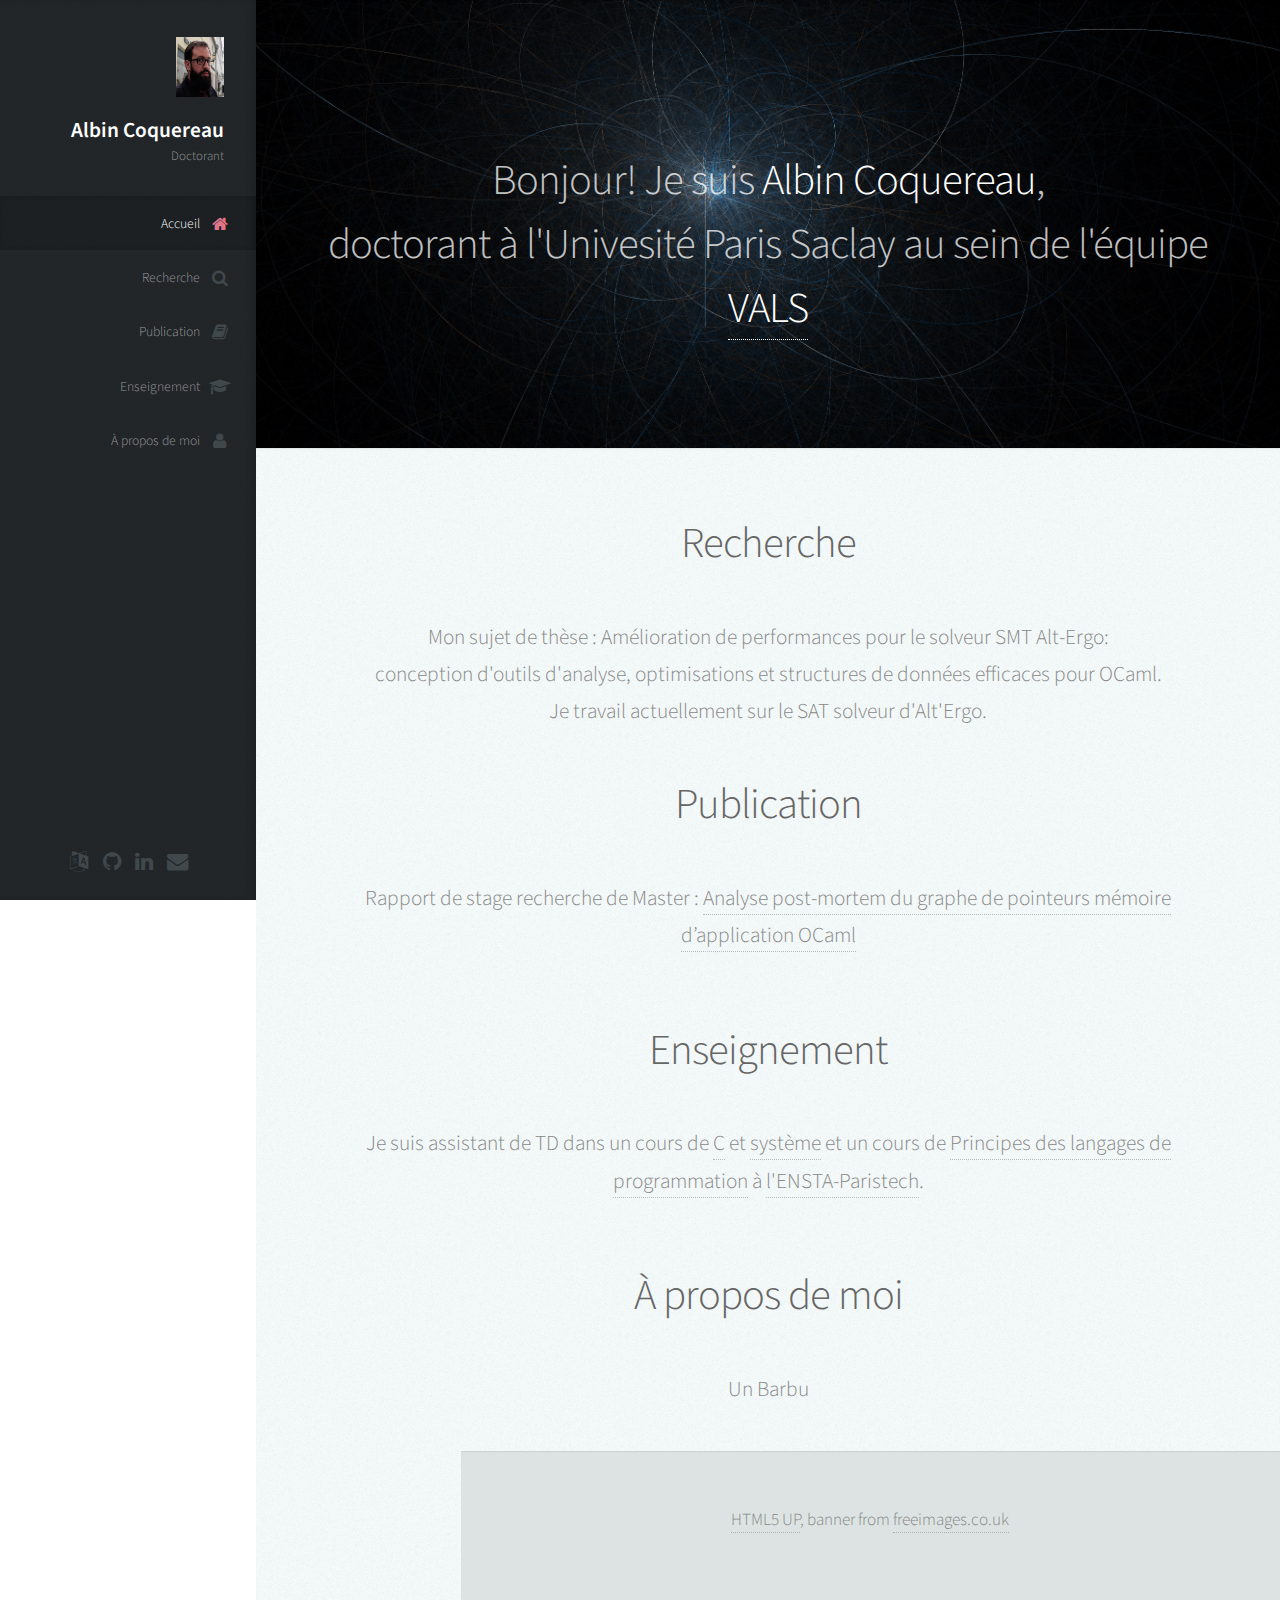
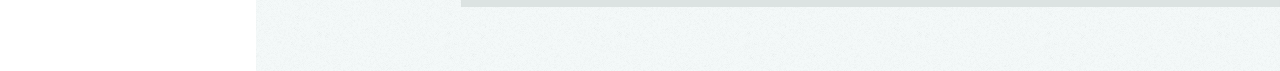
==== index_fr.html @ 9da04fdb "Import website from lri" ====
<!DOCTYPE HTML>
<html>
  <head>
    <title>Albin Coquereau</title>
    <meta charset="utf-8" />
    <meta name="viewport" content="width=device-width, initial-scale=1" />
    <link rel="stylesheet" href="assets/css/main.css" />
  </head>
  <body>
    <div id="header">

      <div class="top">
	<div id="logo">
          <span class="image avatar48"><img src="images/idpic.jpg" alt="" /></span>
	  <h1 id="title">Albin Coquereau</h1>
	  <p>Doctorant</p>
	</div>
	<nav id="nav">
	  <ul>
	    <li><a href="#top" id="top-link" class="skel-layers-ignoreHref"><span class="icon fa-home">Accueil</span></a></li>
	    <li><a href="#research" id="research-link" class="skel-layers-ignoreHref"><span class="icon fa-search">Recherche</span></a></li>
	    <li><a href="#publication" id="publication-link" class="skel-layers-ignoreHref"><span class="icon fa-book">Publication</span></a></li>
	    <li><a href="#teaching" id="teaching-link" class="skel-layers-ignoreHref"><span class="icon fa-graduation-cap">Enseignement</span></a></li>
	    <li><a href="#about" id="about-link" class="skel-layers-ignoreHref"><span class="icon fa-user">À propos de moi</span></a></li>
	  </ul>
	</nav>

      </div>

      <div class="bottom">

	<ul class="icons">
          <li><a href="index.html" class="icon fa-language"><span class="label">Language</span></a></li>
          <li><a href="https://github.com/Coquera" class="icon fa-github"><span class="label">Github</span></a></li>
          <li><a href="https://www.linkedin.com/public-profile/settings?trk=prof-edit-edit-public_profile" class="icon alt fa-linkedin"><span class="label">LinkedIn</span></a></li>
          <li><a href="mailto:albin[dot]coquereau[at]lri[dot]fr" class="icon fa-envelope"><span class="label">Email</span></a></li>
	</ul>

      </div>

    </div>

    <div id="main">

      <section id="top" class="one dark cover">
	<div class="container">

	  <footer>
	    <h2 class="alt">Bonjour! Je suis <strong>Albin Coquereau</strong>, <br />doctorant à l'Univesité Paris Saclay au sein de l'équipe <a href="https://vals.lri.fr/">VALS</a>
	  </footer>

	</div>
      </section>

      <section id="research" class="two">
	<div class="container">

	  <header>
	    <h2>Recherche</h2>
	  </header>

	  <p>Mon sujet de thèse : Amélioration de performances pour le solveur SMT Alt-Ergo:<br/>
            conception d'outils d'analyse, optimisations et structures de données efficaces pour OCaml.<br/>
            Je travail actuellement sur le SAT solveur d'Alt'Ergo.
          </p>


          <section id="publication" class="tree">
	    <div class="container">

	      <header>
	        <h2>Publication</h2>
	      </header>

              <p>Rapport de stage recherche de Master :
                <a href="rapport_m2.pdf">Analyse post-mortem du graphe de pointeurs mémoire d’application OCaml</a>
              </p>

	    </div>
          </section>

          <section id="teaching" class="four">
	    <div class="container">

	      <header>
	        <h2>Enseignement</h2>
	      </header>

	      <p>
                Je suis assistant de TD dans un cours de <a href="http://perso.ensta-paristech.fr/~pessaux/teaching/in102/">C</a> et <a href="http://perso.ensta-paristech.fr/~pessaux/teaching/in103/">système</a> et un cours de <a href="http://wwwdfr.ensta.fr/Cours/index.php?usebdd=ensta&sigle=ine11">Principes des langages de programmation</a> à <a href="https://www.ensta-paristech.fr/">l'ENSTA-Paristech</a>.
              </p>

	    </div>
          </section>

          <section id="about" class="four">
	    <div class="container">

	      <header>
	        <h2>À propos de moi</h2>
	      </header>

	      <p>Un Barbu</p>

	    </div>
          </section>

        </div>

        <div id="footer">

          <ul class="copyright">
	    <li><a href="http://html5up.net">HTML5 UP</a>, banner from <a href="http://www.freeimages.co.uk/index.htm">freeimages.co.uk</a></li>
          </ul>

        </div>

        <script src="assets/js/jquery.min.js"></script>
        <script src="assets/js/jquery.scrolly.min.js"></script>
        <script src="assets/js/jquery.scrollzer.min.js"></script>
        <script src="assets/js/skel.min.js"></script>
        <script src="assets/js/util.js"></script>
        <script src="assets/js/main.js"></script>

  </body>
</html>
---- assets/css/main.css ----
@import url("font-awesome.min.css");
@import url("http://fonts.googleapis.com/css?family=Source+Sans+Pro:300,300italic,400,600");

/*
	Prologue by HTML5 UP
	html5up.net | @n33co
	Free for personal and commercial use under the CCA 3.0 license (html5up.net/license)
*/

/* Reset */

	html, body, div, span, applet, object, iframe, h1, h2, h3, h4, h5, h6, p, blockquote, pre, a, abbr, acronym, address, big, cite, code, del, dfn, em, img, ins, kbd, q, s, samp, small, strike, strong, sub, sup, tt, var, b, u, i, center, dl, dt, dd, ol, ul, li, fieldset, form, label, legend, table, caption, tbody, tfoot, thead, tr, th, td, article, aside, canvas, details, embed, figure, figcaption, footer, header, hgroup, menu, nav, output, ruby, section, summary, time, mark, audio, video {
		margin: 0;
		padding: 0;
		border: 0;
		font-size: 100%;
		font: inherit;
		vertical-align: baseline;
	}

	article, aside, details, figcaption, figure, footer, header, hgroup, menu, nav, section {
		display: block;
	}

	body {
		line-height: 1;
	}

	ol, ul {
		list-style: none;
	}

	blockquote, q {
		quotes: none;
	}

	blockquote:before, blockquote:after, q:before, q:after {
		content: '';
		content: none;
	}

	table {
		border-collapse: collapse;
		border-spacing: 0;
	}

	body {
		-webkit-text-size-adjust: none;
	}

/* Box Model */

	*, *:before, *:after {
		-moz-box-sizing: border-box;
		-webkit-box-sizing: border-box;
		box-sizing: border-box;
	}

/* Containers */

	.container {
		margin-left: auto;
		margin-right: auto;
	}

	.container.\31 25\25 {
		width: 100%;
		max-width: 1750px;
		min-width: 1400px;
	}

	.container.\37 5\25 {
		width: 1050px;
	}

	.container.\35 0\25 {
		width: 700px;
	}

	.container.\32 5\25 {
		width: 350px;
	}

	.container {
		width: 1400px;
	}

	@media screen and (min-width: 961px) and (max-width: 1880px) {

		.container.\31 25\25 {
			width: 100%;
			max-width: 1500px;
			min-width: 1200px;
		}

		.container.\37 5\25 {
			width: 900px;
		}

		.container.\35 0\25 {
			width: 600px;
		}

		.container.\32 5\25 {
			width: 300px;
		}

		.container {
			width: 1200px;
		}

	}

	@media screen and (min-width: 961px) and (max-width: 1620px) {

		.container.\31 25\25 {
			width: 100%;
			max-width: 1200px;
			min-width: 960px;
		}

		.container.\37 5\25 {
			width: 720px;
		}

		.container.\35 0\25 {
			width: 480px;
		}

		.container.\32 5\25 {
			width: 240px;
		}

		.container {
			width: 960px;
		}

	}

	@media screen and (min-width: 961px) and (max-width: 1320px) {

		.container.\31 25\25 {
			width: 100%;
			max-width: 125%;
			min-width: 100%;
		}

		.container.\37 5\25 {
			width: 75%;
		}

		.container.\35 0\25 {
			width: 50%;
		}

		.container.\32 5\25 {
			width: 25%;
		}

		.container {
			width: 100%;
		}

	}

	@media screen and (max-width: 960px) {

		.container.\31 25\25 {
			width: 100%;
			max-width: 125%;
			min-width: 100%;
		}

		.container.\37 5\25 {
			width: 75%;
		}

		.container.\35 0\25 {
			width: 50%;
		}

		.container.\32 5\25 {
			width: 25%;
		}

		.container {
			width: 100%;
		}

	}

	@media screen and (max-width: 736px) {

		.container.\31 25\25 {
			width: 100%;
			max-width: 125%;
			min-width: 100%;
		}

		.container.\37 5\25 {
			width: 75%;
		}

		.container.\35 0\25 {
			width: 50%;
		}

		.container.\32 5\25 {
			width: 25%;
		}

		.container {
			width: 100% !important;
		}

	}

/* Grid */

	.row {
		border-bottom: solid 1px transparent;
		-moz-box-sizing: border-box;
		-webkit-box-sizing: border-box;
		box-sizing: border-box;
	}

	.row > * {
		float: left;
		-moz-box-sizing: border-box;
		-webkit-box-sizing: border-box;
		box-sizing: border-box;
	}

	.row:after, .row:before {
		content: '';
		display: block;
		clear: both;
		height: 0;
	}

	.row.uniform > * > :first-child {
		margin-top: 0;
	}

	.row.uniform > * > :last-child {
		margin-bottom: 0;
	}

	.row.\30 \25 > * {
		padding: 0px 0 0 0px;
	}

	.row.\30 \25 {
		margin: 0px 0 -1px 0px;
	}

	.row.uniform.\30 \25 > * {
		padding: 0px 0 0 0px;
	}

	.row.uniform.\30 \25 {
		margin: 0px 0 -1px 0px;
	}

	.row > * {
		padding: 40px 0 0 40px;
	}

	.row {
		margin: -40px 0 -1px -40px;
	}

	.row.uniform > * {
		padding: 40px 0 0 40px;
	}

	.row.uniform {
		margin: -40px 0 -1px -40px;
	}

	.row.\32 00\25 > * {
		padding: 80px 0 0 80px;
	}

	.row.\32 00\25 {
		margin: -80px 0 -1px -80px;
	}

	.row.uniform.\32 00\25 > * {
		padding: 80px 0 0 80px;
	}

	.row.uniform.\32 00\25 {
		margin: -80px 0 -1px -80px;
	}

	.row.\31 50\25 > * {
		padding: 60px 0 0 60px;
	}

	.row.\31 50\25 {
		margin: -60px 0 -1px -60px;
	}

	.row.uniform.\31 50\25 > * {
		padding: 60px 0 0 60px;
	}

	.row.uniform.\31 50\25 {
		margin: -60px 0 -1px -60px;
	}

	.row.\35 0\25 > * {
		padding: 20px 0 0 20px;
	}

	.row.\35 0\25 {
		margin: -20px 0 -1px -20px;
	}

	.row.uniform.\35 0\25 > * {
		padding: 20px 0 0 20px;
	}

	.row.uniform.\35 0\25 {
		margin: -20px 0 -1px -20px;
	}

	.row.\32 5\25 > * {
		padding: 10px 0 0 10px;
	}

	.row.\32 5\25 {
		margin: -10px 0 -1px -10px;
	}

	.row.uniform.\32 5\25 > * {
		padding: 10px 0 0 10px;
	}

	.row.uniform.\32 5\25 {
		margin: -10px 0 -1px -10px;
	}

	.\31 2u, .\31 2u\24 {
		width: 100%;
		clear: none;
		margin-left: 0;
	}

	.\31 1u, .\31 1u\24 {
		width: 91.6666666667%;
		clear: none;
		margin-left: 0;
	}

	.\31 0u, .\31 0u\24 {
		width: 83.3333333333%;
		clear: none;
		margin-left: 0;
	}

	.\39 u, .\39 u\24 {
		width: 75%;
		clear: none;
		margin-left: 0;
	}

	.\38 u, .\38 u\24 {
		width: 66.6666666667%;
		clear: none;
		margin-left: 0;
	}

	.\37 u, .\37 u\24 {
		width: 58.3333333333%;
		clear: none;
		margin-left: 0;
	}

	.\36 u, .\36 u\24 {
		width: 50%;
		clear: none;
		margin-left: 0;
	}

	.\35 u, .\35 u\24 {
		width: 41.6666666667%;
		clear: none;
		margin-left: 0;
	}

	.\34 u, .\34 u\24 {
		width: 33.3333333333%;
		clear: none;
		margin-left: 0;
	}

	.\33 u, .\33 u\24 {
		width: 25%;
		clear: none;
		margin-left: 0;
	}

	.\32 u, .\32 u\24 {
		width: 16.6666666667%;
		clear: none;
		margin-left: 0;
	}

	.\31 u, .\31 u\24 {
		width: 8.3333333333%;
		clear: none;
		margin-left: 0;
	}

	.\31 2u\24 + *,
	.\31 1u\24 + *,
	.\31 0u\24 + *,
	.\39 u\24 + *,
	.\38 u\24 + *,
	.\37 u\24 + *,
	.\36 u\24 + *,
	.\35 u\24 + *,
	.\34 u\24 + *,
	.\33 u\24 + *,
	.\32 u\24 + *,
	.\31 u\24 + * {
		clear: left;
	}

	.\-11u {
		margin-left: 91.66667%;
	}

	.\-10u {
		margin-left: 83.33333%;
	}

	.\-9u {
		margin-left: 75%;
	}

	.\-8u {
		margin-left: 66.66667%;
	}

	.\-7u {
		margin-left: 58.33333%;
	}

	.\-6u {
		margin-left: 50%;
	}

	.\-5u {
		margin-left: 41.66667%;
	}

	.\-4u {
		margin-left: 33.33333%;
	}

	.\-3u {
		margin-left: 25%;
	}

	.\-2u {
		margin-left: 16.66667%;
	}

	.\-1u {
		margin-left: 8.33333%;
	}

	@media screen and (min-width: 961px) and (max-width: 1880px) {

		.row > * {
			padding: 40px 0 0 40px;
		}

		.row {
			margin: -40px 0 -1px -40px;
		}

		.row.uniform > * {
			padding: 40px 0 0 40px;
		}

		.row.uniform {
			margin: -40px 0 -1px -40px;
		}

		.row.\32 00\25 > * {
			padding: 80px 0 0 80px;
		}

		.row.\32 00\25 {
			margin: -80px 0 -1px -80px;
		}

		.row.uniform.\32 00\25 > * {
			padding: 80px 0 0 80px;
		}

		.row.uniform.\32 00\25 {
			margin: -80px 0 -1px -80px;
		}

		.row.\31 50\25 > * {
			padding: 60px 0 0 60px;
		}

		.row.\31 50\25 {
			margin: -60px 0 -1px -60px;
		}

		.row.uniform.\31 50\25 > * {
			padding: 60px 0 0 60px;
		}

		.row.uniform.\31 50\25 {
			margin: -60px 0 -1px -60px;
		}

		.row.\35 0\25 > * {
			padding: 20px 0 0 20px;
		}

		.row.\35 0\25 {
			margin: -20px 0 -1px -20px;
		}

		.row.uniform.\35 0\25 > * {
			padding: 20px 0 0 20px;
		}

		.row.uniform.\35 0\25 {
			margin: -20px 0 -1px -20px;
		}

		.row.\32 5\25 > * {
			padding: 10px 0 0 10px;
		}

		.row.\32 5\25 {
			margin: -10px 0 -1px -10px;
		}

		.row.uniform.\32 5\25 > * {
			padding: 10px 0 0 10px;
		}

		.row.uniform.\32 5\25 {
			margin: -10px 0 -1px -10px;
		}

		.\31 2u\28wide\29, .\31 2u\24\28wide\29 {
			width: 100%;
			clear: none;
			margin-left: 0;
		}

		.\31 1u\28wide\29, .\31 1u\24\28wide\29 {
			width: 91.6666666667%;
			clear: none;
			margin-left: 0;
		}

		.\31 0u\28wide\29, .\31 0u\24\28wide\29 {
			width: 83.3333333333%;
			clear: none;
			margin-left: 0;
		}

		.\39 u\28wide\29, .\39 u\24\28wide\29 {
			width: 75%;
			clear: none;
			margin-left: 0;
		}

		.\38 u\28wide\29, .\38 u\24\28wide\29 {
			width: 66.6666666667%;
			clear: none;
			margin-left: 0;
		}

		.\37 u\28wide\29, .\37 u\24\28wide\29 {
			width: 58.3333333333%;
			clear: none;
			margin-left: 0;
		}

		.\36 u\28wide\29, .\36 u\24\28wide\29 {
			width: 50%;
			clear: none;
			margin-left: 0;
		}

		.\35 u\28wide\29, .\35 u\24\28wide\29 {
			width: 41.6666666667%;
			clear: none;
			margin-left: 0;
		}

		.\34 u\28wide\29, .\34 u\24\28wide\29 {
			width: 33.3333333333%;
			clear: none;
			margin-left: 0;
		}

		.\33 u\28wide\29, .\33 u\24\28wide\29 {
			width: 25%;
			clear: none;
			margin-left: 0;
		}

		.\32 u\28wide\29, .\32 u\24\28wide\29 {
			width: 16.6666666667%;
			clear: none;
			margin-left: 0;
		}

		.\31 u\28wide\29, .\31 u\24\28wide\29 {
			width: 8.3333333333%;
			clear: none;
			margin-left: 0;
		}

		.\31 2u\24\28wide\29 + *,
		.\31 1u\24\28wide\29 + *,
		.\31 0u\24\28wide\29 + *,
		.\39 u\24\28wide\29 + *,
		.\38 u\24\28wide\29 + *,
		.\37 u\24\28wide\29 + *,
		.\36 u\24\28wide\29 + *,
		.\35 u\24\28wide\29 + *,
		.\34 u\24\28wide\29 + *,
		.\33 u\24\28wide\29 + *,
		.\32 u\24\28wide\29 + *,
		.\31 u\24\28wide\29 + * {
			clear: left;
		}

		.\-11u\28wide\29 {
			margin-left: 91.66667%;
		}

		.\-10u\28wide\29 {
			margin-left: 83.33333%;
		}

		.\-9u\28wide\29 {
			margin-left: 75%;
		}

		.\-8u\28wide\29 {
			margin-left: 66.66667%;
		}

		.\-7u\28wide\29 {
			margin-left: 58.33333%;
		}

		.\-6u\28wide\29 {
			margin-left: 50%;
		}

		.\-5u\28wide\29 {
			margin-left: 41.66667%;
		}

		.\-4u\28wide\29 {
			margin-left: 33.33333%;
		}

		.\-3u\28wide\29 {
			margin-left: 25%;
		}

		.\-2u\28wide\29 {
			margin-left: 16.66667%;
		}

		.\-1u\28wide\29 {
			margin-left: 8.33333%;
		}

	}

	@media screen and (min-width: 961px) and (max-width: 1620px) {

		.row > * {
			padding: 40px 0 0 40px;
		}

		.row {
			margin: -40px 0 -1px -40px;
		}

		.row.uniform > * {
			padding: 40px 0 0 40px;
		}

		.row.uniform {
			margin: -40px 0 -1px -40px;
		}

		.row.\32 00\25 > * {
			padding: 80px 0 0 80px;
		}

		.row.\32 00\25 {
			margin: -80px 0 -1px -80px;
		}

		.row.uniform.\32 00\25 > * {
			padding: 80px 0 0 80px;
		}

		.row.uniform.\32 00\25 {
			margin: -80px 0 -1px -80px;
		}

		.row.\31 50\25 > * {
			padding: 60px 0 0 60px;
		}

		.row.\31 50\25 {
			margin: -60px 0 -1px -60px;
		}

		.row.uniform.\31 50\25 > * {
			padding: 60px 0 0 60px;
		}

		.row.uniform.\31 50\25 {
			margin: -60px 0 -1px -60px;
		}

		.row.\35 0\25 > * {
			padding: 20px 0 0 20px;
		}

		.row.\35 0\25 {
			margin: -20px 0 -1px -20px;
		}

		.row.uniform.\35 0\25 > * {
			padding: 20px 0 0 20px;
		}

		.row.uniform.\35 0\25 {
			margin: -20px 0 -1px -20px;
		}

		.row.\32 5\25 > * {
			padding: 10px 0 0 10px;
		}

		.row.\32 5\25 {
			margin: -10px 0 -1px -10px;
		}

		.row.uniform.\32 5\25 > * {
			padding: 10px 0 0 10px;
		}

		.row.uniform.\32 5\25 {
			margin: -10px 0 -1px -10px;
		}

		.\31 2u\28normal\29, .\31 2u\24\28normal\29 {
			width: 100%;
			clear: none;
			margin-left: 0;
		}

		.\31 1u\28normal\29, .\31 1u\24\28normal\29 {
			width: 91.6666666667%;
			clear: none;
			margin-left: 0;
		}

		.\31 0u\28normal\29, .\31 0u\24\28normal\29 {
			width: 83.3333333333%;
			clear: none;
			margin-left: 0;
		}

		.\39 u\28normal\29, .\39 u\24\28normal\29 {
			width: 75%;
			clear: none;
			margin-left: 0;
		}

		.\38 u\28normal\29, .\38 u\24\28normal\29 {
			width: 66.6666666667%;
			clear: none;
			margin-left: 0;
		}

		.\37 u\28normal\29, .\37 u\24\28normal\29 {
			width: 58.3333333333%;
			clear: none;
			margin-left: 0;
		}

		.\36 u\28normal\29, .\36 u\24\28normal\29 {
			width: 50%;
			clear: none;
			margin-left: 0;
		}

		.\35 u\28normal\29, .\35 u\24\28normal\29 {
			width: 41.6666666667%;
			clear: none;
			margin-left: 0;
		}

		.\34 u\28normal\29, .\34 u\24\28normal\29 {
			width: 33.3333333333%;
			clear: none;
			margin-left: 0;
		}

		.\33 u\28normal\29, .\33 u\24\28normal\29 {
			width: 25%;
			clear: none;
			margin-left: 0;
		}

		.\32 u\28normal\29, .\32 u\24\28normal\29 {
			width: 16.6666666667%;
			clear: none;
			margin-left: 0;
		}

		.\31 u\28normal\29, .\31 u\24\28normal\29 {
			width: 8.3333333333%;
			clear: none;
			margin-left: 0;
		}

		.\31 2u\24\28normal\29 + *,
		.\31 1u\24\28normal\29 + *,
		.\31 0u\24\28normal\29 + *,
		.\39 u\24\28normal\29 + *,
		.\38 u\24\28normal\29 + *,
		.\37 u\24\28normal\29 + *,
		.\36 u\24\28normal\29 + *,
		.\35 u\24\28normal\29 + *,
		.\34 u\24\28normal\29 + *,
		.\33 u\24\28normal\29 + *,
		.\32 u\24\28normal\29 + *,
		.\31 u\24\28normal\29 + * {
			clear: left;
		}

		.\-11u\28normal\29 {
			margin-left: 91.66667%;
		}

		.\-10u\28normal\29 {
			margin-left: 83.33333%;
		}

		.\-9u\28normal\29 {
			margin-left: 75%;
		}

		.\-8u\28normal\29 {
			margin-left: 66.66667%;
		}

		.\-7u\28normal\29 {
			margin-left: 58.33333%;
		}

		.\-6u\28normal\29 {
			margin-left: 50%;
		}

		.\-5u\28normal\29 {
			margin-left: 41.66667%;
		}

		.\-4u\28normal\29 {
			margin-left: 33.33333%;
		}

		.\-3u\28normal\29 {
			margin-left: 25%;
		}

		.\-2u\28normal\29 {
			margin-left: 16.66667%;
		}

		.\-1u\28normal\29 {
			margin-left: 8.33333%;
		}

	}

	@media screen and (min-width: 961px) and (max-width: 1320px) {

		.row > * {
			padding: 20px 0 0 20px;
		}

		.row {
			margin: -20px 0 -1px -20px;
		}

		.row.uniform > * {
			padding: 20px 0 0 20px;
		}

		.row.uniform {
			margin: -20px 0 -1px -20px;
		}

		.row.\32 00\25 > * {
			padding: 40px 0 0 40px;
		}

		.row.\32 00\25 {
			margin: -40px 0 -1px -40px;
		}

		.row.uniform.\32 00\25 > * {
			padding: 40px 0 0 40px;
		}

		.row.uniform.\32 00\25 {
			margin: -40px 0 -1px -40px;
		}

		.row.\31 50\25 > * {
			padding: 30px 0 0 30px;
		}

		.row.\31 50\25 {
			margin: -30px 0 -1px -30px;
		}

		.row.uniform.\31 50\25 > * {
			padding: 30px 0 0 30px;
		}

		.row.uniform.\31 50\25 {
			margin: -30px 0 -1px -30px;
		}

		.row.\35 0\25 > * {
			padding: 10px 0 0 10px;
		}

		.row.\35 0\25 {
			margin: -10px 0 -1px -10px;
		}

		.row.uniform.\35 0\25 > * {
			padding: 10px 0 0 10px;
		}

		.row.uniform.\35 0\25 {
			margin: -10px 0 -1px -10px;
		}

		.row.\32 5\25 > * {
			padding: 5px 0 0 5px;
		}

		.row.\32 5\25 {
			margin: -5px 0 -1px -5px;
		}

		.row.uniform.\32 5\25 > * {
			padding: 5px 0 0 5px;
		}

		.row.uniform.\32 5\25 {
			margin: -5px 0 -1px -5px;
		}

		.\31 2u\28narrow\29, .\31 2u\24\28narrow\29 {
			width: 100%;
			clear: none;
			margin-left: 0;
		}

		.\31 1u\28narrow\29, .\31 1u\24\28narrow\29 {
			width: 91.6666666667%;
			clear: none;
			margin-left: 0;
		}

		.\31 0u\28narrow\29, .\31 0u\24\28narrow\29 {
			width: 83.3333333333%;
			clear: none;
			margin-left: 0;
		}

		.\39 u\28narrow\29, .\39 u\24\28narrow\29 {
			width: 75%;
			clear: none;
			margin-left: 0;
		}

		.\38 u\28narrow\29, .\38 u\24\28narrow\29 {
			width: 66.6666666667%;
			clear: none;
			margin-left: 0;
		}

		.\37 u\28narrow\29, .\37 u\24\28narrow\29 {
			width: 58.3333333333%;
			clear: none;
			margin-left: 0;
		}

		.\36 u\28narrow\29, .\36 u\24\28narrow\29 {
			width: 50%;
			clear: none;
			margin-left: 0;
		}

		.\35 u\28narrow\29, .\35 u\24\28narrow\29 {
			width: 41.6666666667%;
			clear: none;
			margin-left: 0;
		}

		.\34 u\28narrow\29, .\34 u\24\28narrow\29 {
			width: 33.3333333333%;
			clear: none;
			margin-left: 0;
		}

		.\33 u\28narrow\29, .\33 u\24\28narrow\29 {
			width: 25%;
			clear: none;
			margin-left: 0;
		}

		.\32 u\28narrow\29, .\32 u\24\28narrow\29 {
			width: 16.6666666667%;
			clear: none;
			margin-left: 0;
		}

		.\31 u\28narrow\29, .\31 u\24\28narrow\29 {
			width: 8.3333333333%;
			clear: none;
			margin-left: 0;
		}

		.\31 2u\24\28narrow\29 + *,
		.\31 1u\24\28narrow\29 + *,
		.\31 0u\24\28narrow\29 + *,
		.\39 u\24\28narrow\29 + *,
		.\38 u\24\28narrow\29 + *,
		.\37 u\24\28narrow\29 + *,
		.\36 u\24\28narrow\29 + *,
		.\35 u\24\28narrow\29 + *,
		.\34 u\24\28narrow\29 + *,
		.\33 u\24\28narrow\29 + *,
		.\32 u\24\28narrow\29 + *,
		.\31 u\24\28narrow\29 + * {
			clear: left;
		}

		.\-11u\28narrow\29 {
			margin-left: 91.66667%;
		}

		.\-10u\28narrow\29 {
			margin-left: 83.33333%;
		}

		.\-9u\28narrow\29 {
			margin-left: 75%;
		}

		.\-8u\28narrow\29 {
			margin-left: 66.66667%;
		}

		.\-7u\28narrow\29 {
			margin-left: 58.33333%;
		}

		.\-6u\28narrow\29 {
			margin-left: 50%;
		}

		.\-5u\28narrow\29 {
			margin-left: 41.66667%;
		}

		.\-4u\28narrow\29 {
			margin-left: 33.33333%;
		}

		.\-3u\28narrow\29 {
			margin-left: 25%;
		}

		.\-2u\28narrow\29 {
			margin-left: 16.66667%;
		}

		.\-1u\28narrow\29 {
			margin-left: 8.33333%;
		}

	}

	@media screen and (max-width: 960px) {

		.row > * {
			padding: 20px 0 0 20px;
		}

		.row {
			margin: -20px 0 -1px -20px;
		}

		.row.uniform > * {
			padding: 20px 0 0 20px;
		}

		.row.uniform {
			margin: -20px 0 -1px -20px;
		}

		.row.\32 00\25 > * {
			padding: 40px 0 0 40px;
		}

		.row.\32 00\25 {
			margin: -40px 0 -1px -40px;
		}

		.row.uniform.\32 00\25 > * {
			padding: 40px 0 0 40px;
		}

		.row.uniform.\32 00\25 {
			margin: -40px 0 -1px -40px;
		}

		.row.\31 50\25 > * {
			padding: 30px 0 0 30px;
		}

		.row.\31 50\25 {
			margin: -30px 0 -1px -30px;
		}

		.row.uniform.\31 50\25 > * {
			padding: 30px 0 0 30px;
		}

		.row.uniform.\31 50\25 {
			margin: -30px 0 -1px -30px;
		}

		.row.\35 0\25 > * {
			padding: 10px 0 0 10px;
		}

		.row.\35 0\25 {
			margin: -10px 0 -1px -10px;
		}

		.row.uniform.\35 0\25 > * {
			padding: 10px 0 0 10px;
		}

		.row.uniform.\35 0\25 {
			margin: -10px 0 -1px -10px;
		}

		.row.\32 5\25 > * {
			padding: 5px 0 0 5px;
		}

		.row.\32 5\25 {
			margin: -5px 0 -1px -5px;
		}

		.row.uniform.\32 5\25 > * {
			padding: 5px 0 0 5px;
		}

		.row.uniform.\32 5\25 {
			margin: -5px 0 -1px -5px;
		}

		.\31 2u\28narrower\29, .\31 2u\24\28narrower\29 {
			width: 100%;
			clear: none;
			margin-left: 0;
		}

		.\31 1u\28narrower\29, .\31 1u\24\28narrower\29 {
			width: 91.6666666667%;
			clear: none;
			margin-left: 0;
		}

		.\31 0u\28narrower\29, .\31 0u\24\28narrower\29 {
			width: 83.3333333333%;
			clear: none;
			margin-left: 0;
		}

		.\39 u\28narrower\29, .\39 u\24\28narrower\29 {
			width: 75%;
			clear: none;
			margin-left: 0;
		}

		.\38 u\28narrower\29, .\38 u\24\28narrower\29 {
			width: 66.6666666667%;
			clear: none;
			margin-left: 0;
		}

		.\37 u\28narrower\29, .\37 u\24\28narrower\29 {
			width: 58.3333333333%;
			clear: none;
			margin-left: 0;
		}

		.\36 u\28narrower\29, .\36 u\24\28narrower\29 {
			width: 50%;
			clear: none;
			margin-left: 0;
		}

		.\35 u\28narrower\29, .\35 u\24\28narrower\29 {
			width: 41.6666666667%;
			clear: none;
			margin-left: 0;
		}

		.\34 u\28narrower\29, .\34 u\24\28narrower\29 {
			width: 33.3333333333%;
			clear: none;
			margin-left: 0;
		}

		.\33 u\28narrower\29, .\33 u\24\28narrower\29 {
			width: 25%;
			clear: none;
			margin-left: 0;
		}

		.\32 u\28narrower\29, .\32 u\24\28narrower\29 {
			width: 16.6666666667%;
			clear: none;
			margin-left: 0;
		}

		.\31 u\28narrower\29, .\31 u\24\28narrower\29 {
			width: 8.3333333333%;
			clear: none;
			margin-left: 0;
		}

		.\31 2u\24\28narrower\29 + *,
		.\31 1u\24\28narrower\29 + *,
		.\31 0u\24\28narrower\29 + *,
		.\39 u\24\28narrower\29 + *,
		.\38 u\24\28narrower\29 + *,
		.\37 u\24\28narrower\29 + *,
		.\36 u\24\28narrower\29 + *,
		.\35 u\24\28narrower\29 + *,
		.\34 u\24\28narrower\29 + *,
		.\33 u\24\28narrower\29 + *,
		.\32 u\24\28narrower\29 + *,
		.\31 u\24\28narrower\29 + * {
			clear: left;
		}

		.\-11u\28narrower\29 {
			margin-left: 91.66667%;
		}

		.\-10u\28narrower\29 {
			margin-left: 83.33333%;
		}

		.\-9u\28narrower\29 {
			margin-left: 75%;
		}

		.\-8u\28narrower\29 {
			margin-left: 66.66667%;
		}

		.\-7u\28narrower\29 {
			margin-left: 58.33333%;
		}

		.\-6u\28narrower\29 {
			margin-left: 50%;
		}

		.\-5u\28narrower\29 {
			margin-left: 41.66667%;
		}

		.\-4u\28narrower\29 {
			margin-left: 33.33333%;
		}

		.\-3u\28narrower\29 {
			margin-left: 25%;
		}

		.\-2u\28narrower\29 {
			margin-left: 16.66667%;
		}

		.\-1u\28narrower\29 {
			margin-left: 8.33333%;
		}

	}

	@media screen and (max-width: 736px) {

		.row > * {
			padding: 20px 0 0 20px;
		}

		.row {
			margin: -20px 0 -1px -20px;
		}

		.row.uniform > * {
			padding: 20px 0 0 20px;
		}

		.row.uniform {
			margin: -20px 0 -1px -20px;
		}

		.row.\32 00\25 > * {
			padding: 40px 0 0 40px;
		}

		.row.\32 00\25 {
			margin: -40px 0 -1px -40px;
		}

		.row.uniform.\32 00\25 > * {
			padding: 40px 0 0 40px;
		}

		.row.uniform.\32 00\25 {
			margin: -40px 0 -1px -40px;
		}

		.row.\31 50\25 > * {
			padding: 30px 0 0 30px;
		}

		.row.\31 50\25 {
			margin: -30px 0 -1px -30px;
		}

		.row.uniform.\31 50\25 > * {
			padding: 30px 0 0 30px;
		}

		.row.uniform.\31 50\25 {
			margin: -30px 0 -1px -30px;
		}

		.row.\35 0\25 > * {
			padding: 10px 0 0 10px;
		}

		.row.\35 0\25 {
			margin: -10px 0 -1px -10px;
		}

		.row.uniform.\35 0\25 > * {
			padding: 10px 0 0 10px;
		}

		.row.uniform.\35 0\25 {
			margin: -10px 0 -1px -10px;
		}

		.row.\32 5\25 > * {
			padding: 5px 0 0 5px;
		}

		.row.\32 5\25 {
			margin: -5px 0 -1px -5px;
		}

		.row.uniform.\32 5\25 > * {
			padding: 5px 0 0 5px;
		}

		.row.uniform.\32 5\25 {
			margin: -5px 0 -1px -5px;
		}

		.\31 2u\28mobile\29, .\31 2u\24\28mobile\29 {
			width: 100%;
			clear: none;
			margin-left: 0;
		}

		.\31 1u\28mobile\29, .\31 1u\24\28mobile\29 {
			width: 91.6666666667%;
			clear: none;
			margin-left: 0;
		}

		.\31 0u\28mobile\29, .\31 0u\24\28mobile\29 {
			width: 83.3333333333%;
			clear: none;
			margin-left: 0;
		}

		.\39 u\28mobile\29, .\39 u\24\28mobile\29 {
			width: 75%;
			clear: none;
			margin-left: 0;
		}

		.\38 u\28mobile\29, .\38 u\24\28mobile\29 {
			width: 66.6666666667%;
			clear: none;
			margin-left: 0;
		}

		.\37 u\28mobile\29, .\37 u\24\28mobile\29 {
			width: 58.3333333333%;
			clear: none;
			margin-left: 0;
		}

		.\36 u\28mobile\29, .\36 u\24\28mobile\29 {
			width: 50%;
			clear: none;
			margin-left: 0;
		}

		.\35 u\28mobile\29, .\35 u\24\28mobile\29 {
			width: 41.6666666667%;
			clear: none;
			margin-left: 0;
		}

		.\34 u\28mobile\29, .\34 u\24\28mobile\29 {
			width: 33.3333333333%;
			clear: none;
			margin-left: 0;
		}

		.\33 u\28mobile\29, .\33 u\24\28mobile\29 {
			width: 25%;
			clear: none;
			margin-left: 0;
		}

		.\32 u\28mobile\29, .\32 u\24\28mobile\29 {
			width: 16.6666666667%;
			clear: none;
			margin-left: 0;
		}

		.\31 u\28mobile\29, .\31 u\24\28mobile\29 {
			width: 8.3333333333%;
			clear: none;
			margin-left: 0;
		}

		.\31 2u\24\28mobile\29 + *,
		.\31 1u\24\28mobile\29 + *,
		.\31 0u\24\28mobile\29 + *,
		.\39 u\24\28mobile\29 + *,
		.\38 u\24\28mobile\29 + *,
		.\37 u\24\28mobile\29 + *,
		.\36 u\24\28mobile\29 + *,
		.\35 u\24\28mobile\29 + *,
		.\34 u\24\28mobile\29 + *,
		.\33 u\24\28mobile\29 + *,
		.\32 u\24\28mobile\29 + *,
		.\31 u\24\28mobile\29 + * {
			clear: left;
		}

		.\-11u\28mobile\29 {
			margin-left: 91.66667%;
		}

		.\-10u\28mobile\29 {
			margin-left: 83.33333%;
		}

		.\-9u\28mobile\29 {
			margin-left: 75%;
		}

		.\-8u\28mobile\29 {
			margin-left: 66.66667%;
		}

		.\-7u\28mobile\29 {
			margin-left: 58.33333%;
		}

		.\-6u\28mobile\29 {
			margin-left: 50%;
		}

		.\-5u\28mobile\29 {
			margin-left: 41.66667%;
		}

		.\-4u\28mobile\29 {
			margin-left: 33.33333%;
		}

		.\-3u\28mobile\29 {
			margin-left: 25%;
		}

		.\-2u\28mobile\29 {
			margin-left: 16.66667%;
		}

		.\-1u\28mobile\29 {
			margin-left: 8.33333%;
		}

	}

/* Basic */

	body {
		background: #fff;
		font-family: 'Source Sans Pro', sans-serif;
		font-size: 19pt;
		font-weight: 300;
		line-height: 1.75em;
		color: #888;
	}

		body.is-loading * {
			-moz-transition: none !important;
			-webkit-transition: none !important;
			-ms-transition: none !important;
			transition: none !important;
			-moz-animation: none !important;
			-webkit-animation: none !important;
			-ms-animation: none !important;
			animation: none !important;
		}

	input, textarea, select {
		font-family: 'Source Sans Pro', sans-serif;
		font-size: 19pt;
		font-weight: 300;
		line-height: 1.75em;
		color: #888;
	}

	h1, h2, h3, h4, h5, h6 {
		font-weight: 300;
		color: #666;
		line-height: 1.5em;
	}

	h1 a, h2 a, h3 a, h4 a, h5 a, h6 a {
		color: inherit;
		text-decoration: none;
	}

		h1 a strong, h2 a strong, h3 a strong, h4 a strong, h5 a strong, h6 a strong {
			color: #333;
		}

	h2 {
		font-size: 2em;
		letter-spacing: -1px;
	}

		h2.alt {
			color: #888;
		}

			h2.alt strong {
				color: #666;
			}

	h3 {
		font-size: 1.5em;
	}

	header {
		margin: 0 0 2em 0;
	}

		header > p {
			margin: 1em 0 0 0;
		}

	footer {
		margin: 2em 0 0 0;
	}

	strong, b {
		font-weight: 300;
		color: #666;
	}

	em, i {
		font-style: italic;
	}

	a {
		text-decoration: none;
		color: inherit;
		border-bottom: dotted 1px rgba(128, 128, 128, 0.5);
		-moz-transition: color 0.35s ease-in-out, border-bottom-color 0.35s ease-in-out;
		-webkit-transition: color 0.35s ease-in-out, border-bottom-color 0.35s ease-in-out;
		-ms-transition: color 0.35s ease-in-out, border-bottom-color 0.35s ease-in-out;
		transition: color 0.35s ease-in-out, border-bottom-color 0.35s ease-in-out;
		outline: 0;
	}

		a:hover {
			color: #E27689;
			border-bottom-color: rgba(255, 255, 255, 0);
		}

	sub {
		position: relative;
		top: 0.5em;
		font-size: 0.8em;
	}

	sup {
		position: relative;
		top: -0.5em;
		font-size: 0.8em;
	}

	hr {
		border: 0;
		border-top: solid 1px #ddd;
	}

	blockquote {
		border-left: solid 0.5em #ddd;
		padding: 1em 0 1em 2em;
		font-style: italic;
	}

	p, ul, ol, dl, table {
		margin-bottom: 2em;
	}

	br.clear {
		clear: both;
	}

/* Sections/Article */

	section, article {
		margin-bottom: 3em;
	}

		section > :last-child,
		section > .container, section:last-child, article > :last-child,
		article > .container, article:last-child {
			margin-bottom: 0;
		}

		.row > section, .row > article {
			margin-bottom: 0;
		}

/* Image */

	.image {
		display: inline-block;
		border: 0;
	}

		.image img {
			display: block;
			width: 100%;
		}

		.image.avatar48 {
			width: 48px;
			height: 60px;
			background: #f00;
		}

			.image.avatar48 img {
				width: 48px;
				height: 60px;
			}

		.image.fit {
			display: block;
			width: 100%;
		}

		.image.featured {
			display: block;
			width: 100%;
			margin: 0 0 2em 0;
		}

		.image.left {
			float: left;
			margin: 0 2em 2em 0;
		}

		.image.centered {
			display: block;
			margin: 0 0 2em 0;
		}

			.image.centered img {
				margin: 0 auto;
				width: auto;
			}

/* List */

	ul.default {
		list-style: disc;
		padding-left: 1em;
	}

		ul.default li {
			padding-left: 0.5em;
		}

	ul.icons {
		cursor: default;
	}

		ul.icons li {
			display: inline-block;
		}

		ul.icons a {
			display: inline-block;
			width: 2em;
			height: 2em;
			line-height: 2em;
			text-align: center;
			border: 0;
		}

	ol.default {
		list-style: decimal;
		padding-left: 1.25em;
	}

		ol.default li {
			padding-left: 0.25em;
		}

/* Form */

	form label {
		display: block;
		text-align: left;
		margin-bottom: 0.5em;
	}

	form input[type="text"],
	form input[type="email"],
	form input[type="password"],
	form select,
	form textarea {
		position: relative;
		-webkit-appearance: none;
		display: block;
		border: 0;
		outline: 0;
		background: #fff;
		background: rgba(255, 255, 255, 0.75);
		width: 100%;
		border-radius: 0.35em;
		padding: 0.75em 1em 0.75em 1em;
		box-shadow: inset 0 0.1em 0.1em 0 rgba(0, 0, 0, 0.05);
		border: solid 1px rgba(0, 0, 0, 0.15);
		-moz-transition: all 0.35s ease-in-out;
		-webkit-transition: all 0.35s ease-in-out;
		-ms-transition: all 0.35s ease-in-out;
		transition: all 0.35s ease-in-out;
	}

		form input[type="text"]:focus,
		form input[type="email"]:focus,
		form input[type="password"]:focus,
		form select:focus,
		form textarea:focus {
			box-shadow: 0 0 2px 1px #8ebebc;
			background: #fff;
		}

	form input[type="text"],
	form input[type="email"],
	form input[type="password"],
	form select {
		line-height: 1.25em;
	}

	form textarea {
		min-height: 14em;
	}

	form .formerize-placeholder {
		color: #555 !important;
	}

	form ::-webkit-input-placeholder {
		color: #555 !important;
	}

	form :-moz-placeholder {
		color: #555 !important;
	}

	form ::-moz-placeholder {
		color: #555 !important;
	}

	form :-ms-input-placeholder {
		color: #555 !important;
	}

	form ::-moz-focus-inner {
		border: 0;
	}

/* Table */

	table {
		width: 100%;
	}

		table.default {
			width: 100%;
			text-align: left;
		}

			table.default tbody tr:nth-child(2n+2) {
				background: #f4f4f4;
			}

			table.default td {
				padding: 0.5em 1em 0.5em 1em;
			}

			table.default th {
				text-align: left;
				padding: 0.5em 1em 0.5em 1em;
				color: #fff;
				background: #222729 url("images/overlay.png");
			}

			table.default thead {
				background: #444;
				color: #fff;
			}

			table.default tfoot {
				background: #eee;
			}

/* Button */

	input[type="button"],
	input[type="submit"],
	input[type="reset"],
	button,
	.button {
		position: relative;
		display: inline-block;
		border-radius: 0.35em;
		color: #fff !important;
		text-decoration: none;
		padding: 0.75em 2.5em 0.75em 2.5em;
		background-color: #8ebebc;
		border: 0;
		cursor: pointer;
		background-image: -moz-linear-gradient(top, rgba(0, 0, 0, 0), rgba(0, 0, 0, 0.15)), url("images/overlay.png");
		background-image: -webkit-linear-gradient(top, rgba(0, 0, 0, 0), rgba(0, 0, 0, 0.15)), url("images/overlay.png");
		background-image: -ms-linear-gradient(top, rgba(0, 0, 0, 0), rgba(0, 0, 0, 0.15)), url("images/overlay.png");
		background-image: linear-gradient(top, rgba(0, 0, 0, 0), rgba(0, 0, 0, 0.15)), url("images/overlay.png");
		-moz-transition: background-color 0.35s ease-in-out;
		-webkit-transition: background-color 0.35s ease-in-out;
		-ms-transition: background-color 0.35s ease-in-out;
		transition: background-color 0.35s ease-in-out;
	}

		input[type="button"]:hover,
		input[type="submit"]:hover,
		input[type="reset"]:hover,
		button:hover,
		.button:hover {
			background-color: #9ececc;
		}

		input[type="button"]:active,
		input[type="submit"]:active,
		input[type="reset"]:active,
		button:active,
		.button:active {
			background-color: #7eaeac;
		}

/* Item */

	.item {
		box-shadow: 0 0.05em 0.15em 0 rgba(0, 0, 0, 0.05);
		margin-bottom: 40px;
	}

		.item header {
			background: #fff;
			margin: 0;
			padding: 1em 0 1em 0;
			font-size: 0.8em;
		}

			.item header h3 {
				font-size: 1em;
			}

/* Icons */

	.icon {
		text-decoration: none;
	}

		.icon:before {
			display: inline-block;
			font-family: FontAwesome;
			font-size: 1.25em;
			text-decoration: none;
			font-style: normal;
			font-weight: normal;
			line-height: 1;
			-webkit-font-smoothing: antialiased;
			-moz-osx-font-smoothing: grayscale;
		}

		.icon > .label {
			display: none;
		}

/* Header */

	#header {
		position: fixed;
		top: 0;
		left: 0;
		width: 375px;
		height: 100%;
		color: #fff;
		background: #222629 url("images/overlay.png");
		box-shadow: inset -0.25em 0 0.25em 0 rgba(0, 0, 0, 0.1);
		text-align: right;
	}

		#header .top {
			position: absolute;
			left: 0;
			top: 0;
			width: 100%;
		}

		#header .bottom {
			position: absolute;
			left: 0;
			bottom: 0;
			width: 100%;
		}

		#header .icons {
			font-size: 0.8em;
			margin: 0 0 1em 0;
			text-align: center;
		}

			#header .icons a {
				color: #41484c;
				-moz-transition: color 0.35s ease-in-out;
				-webkit-transition: color 0.35s ease-in-out;
				-ms-transition: color 0.35s ease-in-out;
				transition: color 0.35s ease-in-out;
			}

				#header .icons a:hover {
					color: #fff;
				}

	#logo {
		position: relative;
		margin: 1.75em 1.5em 1.5em 1.5em;
		min-height: 48px;
		cursor: default;
	}

		#logo h1 {
			position: relative;
			color: #fff;
			font-weight: 600;
			font-size: 1em;
			line-height: 1em;
		}

		#logo p {
			position: relative;
			display: block;
			font-size: 0.6em;
			color: rgba(255, 255, 255, 0.5);
			line-height: 1.25em;
			margin: 0.5em 0 0 0;
		}

		#logo .image {
			position: absolute;
			left: 0;
			top: 0;
		}

	#nav ul li a {
		display: block;
		padding: 0.5em 1.5em 0.5em 1.5em;
		color: rgba(255, 255, 255, 0.5);
		text-decoration: none;
		outline: 0;
		border: 0;
		-moz-transition: none;
		-webkit-transition: none;
		-ms-transition: none;
		transition: none;
	}

		#nav ul li a span {
			position: relative;
			display: block;
			font-size: 0.8em;
		}

			#nav ul li a span:before {
				position: absolute;
				left: 0;
				color: #41484c;
				text-align: center;
				width: 1.25em;
				line-height: 1.75em;
			}

		#nav ul li a.active {
			background: rgba(0, 0, 0, 0.15);
			box-shadow: inset 0 0 0.25em 0 rgba(0, 0, 0, 0.125);
			color: #fff;
		}

			#nav ul li a.active span:before {
				color: #e27689;
			}

/* Footer */

	#footer {
		margin-left: 375px;
		text-align: center;
		background-color: #dce3e2;
		padding: 3em 0 4em 0;
		box-shadow: inset 0 1px 0 0 rgba(0, 0, 0, 0.05), inset 0 0.1em 0.1em 0 rgba(0, 0, 0, 0.025);
		font-size: 0.8em;
	}

		#footer .copyright {
			cursor: default;
			margin: 0;
		}

			#footer .copyright li {
				display: inline-block;
				line-height: 1em;
				border-left: solid 1px rgba(128, 128, 128, 0.35);
				padding: 0 0 0 0.5em;
				margin: 0 0 0 0.5em;
			}

				#footer .copyright li:first-child {
					border-left: 0;
					padding-left: 0;
					margin-left: 0;
				}

/* Main */

	#main {
		margin-left: 375px;
	}

		#main > section {
			margin: 0;
			overflow: hidden;
			padding: 4em 0;
			box-shadow: inset 0 1px 0 0 rgba(0, 0, 0, 0.05), inset 0 0.1em 0.1em 0 rgba(0, 0, 0, 0.025);
			text-align: center;
			background-image: url("images/overlay.png");
		}

			#main > section.dark {
				color: #ddd;
				color: rgba(255, 255, 255, 0.75);
			}

				#main > section.dark h2, #main > section.dark h3, #main > section.dark h4, #main > section.dark h5, #main > section.dark h6 {
					color: inherit;
				}

				#main > section.dark strong {
					color: #fff;
					border-color: inherit;
				}

				#main > section.dark a {
					color: #fff;
					border-color: inherit;
				}

					#main > section.dark a:hover {
						border-bottom-color: rgba(255, 255, 255, 0);
					}

			#main > section.cover {
				padding: 6em 0;
				background-size: cover;
				background-position: center center;
			}

			#main > section.one {
				background-color: #81918E;
				background-image: url("../../images/fractal.jpg");
			}

			#main > section.two {
				background-color: #f5fafa;
			}

			#main > section.three {
				background-color: #ecf1f1;
			}

			#main > section.four {
				background-color: #e8edec;
			}

/* Wide */

	@media screen and (min-width: 961px) and (max-width: 1880px) {

		/* Basic */

			body, input, textarea, select {
				font-size: 17pt;
			}

		/* Header */

			#header {
				width: 300px;
			}

		/* Footer */

			#footer {
				margin-left: 300px;
			}

		/* Main */

			#main {
				margin-left: 300px;
			}

	}

/* Normal */

	@media screen and (min-width: 961px) and (max-width: 1620px) {

		/* Main */

			#main > section {
				padding: 3em 0;
			}

			#main section.cover {
				padding: 5em 0;
			}

	}

/* Narrow */

	@media screen and (min-width: 961px) and (max-width: 1320px) {

		/* Basic */

			body, input, textarea, select {
				font-size: 16pt;
			}

			.container {
				padding: 0 2em 0 2em;
			}

		/* List */

			ul.icons li a {
				width: 1.75em;
			}

		/* Item */

			.item {
				margin-bottom: 20px;
			}

		/* Header */

			#header {
				width: 20%;
			}

			#logo .image {
				position: relative;
				margin: 0 0 0.5em 0;
			}

			#nav ul li a {
				font-size: 0.8em;
				padding-top: 0.5em;
				padding-bottom: 0.5em;
			}

				#nav ul li a span {
					padding-right: 2.25em;
				}

					#nav ul li a span:before {
						left: 100%;
						margin-left: -1.25em;
						line-height: 2.25em;
					}

		/* Footer */

			#footer {
				margin-left: 20%;
			}

		/* Main */

			#main {
				margin-left: 20%;
			}

	}

/* Narrower */

	#headerToggle {
		display: none;
	}

	@media screen and (max-width: 960px) {

		/* Basic */

			html, body {
				overflow-x: hidden;
			}

			body, input, textarea, select {
				font-size: 16pt;
			}

			header br {
				display: none;
			}

			.container {
				padding: 0 2em 0 2em;
			}

		/* Item */

			.item {
				margin-bottom: 15px;
			}

		/* List */

			ul.icons a {
				width: 1.75em;
				font-size: 1.25em;
			}

		/* Header */

			#header {
				-moz-backface-visibility: hidden;
				-webkit-backface-visibility: hidden;
				-ms-backface-visibility: hidden;
				backface-visibility: hidden;
				-moz-transform: translateX(-275px);
				-webkit-transform: translateX(-275px);
				-ms-transform: translateX(-275px);
				transform: translateX(-275px);
				-moz-transition: -moz-transform 0.5s ease;
				-webkit-transition: -webkit-transform 0.5s ease;
				-ms-transition: -ms-transform 0.5s ease;
				transition: transform 0.5s ease;
				display: block;
				height: 100%;
				left: 0;
				overflow-y: auto;
				position: fixed;
				top: 0;
				width: 275px;
				z-index: 10002;
				width: 275px;
				background: #222729 url("images/overlay.png");
				box-shadow: inset -0.25em 0 0.25em 0 rgba(0, 0, 0, 0.125);
			}

				#header .top {
					position: relative;
				}

				#header .bottom {
					border-top: solid 1px rgba(255, 255, 255, 0.05);
					box-shadow: 0 -1px 0 0 rgba(0, 0, 0, 0.15);
					padding-top: 2em;
					margin-top: 1em;
					position: relative;
				}

			#logo {
				margin: 1.5em 1.25em 1.25em 1.25em;
			}

			#nav ul li a {
				padding: 0.5em 1.25em 0.5em 1.25em;
			}

			#headerToggle {
				-moz-backface-visibility: hidden;
				-webkit-backface-visibility: hidden;
				-ms-backface-visibility: hidden;
				backface-visibility: hidden;
				-moz-transition: -moz-transform 0.5s ease;
				-webkit-transition: -webkit-transform 0.5s ease;
				-ms-transition: -ms-transform 0.5s ease;
				transition: transform 0.5s ease;
				display: block;
				height: 2.25em;
				left: 0;
				position: fixed;
				top: 0;
				width: 3.25em;
				z-index: 10001;
			}

				#headerToggle .toggle {
					position: absolute;
					left: 0;
					top: 0;
					width: 100%;
					height: 100%;
					outline: 0;
					border: 0;
				}

					#headerToggle .toggle:before {
						font-family: FontAwesome;
						text-decoration: none;
						font-style: normal;
						font-weight: normal;
						-webkit-font-smoothing: antialiased;
						-moz-osx-font-smoothing: grayscale;
						content: '\f0c9';
						color: #fff;
						font-size: 18px;
						line-height: 2.25em;
						background: rgba(128, 136, 144, 0.5);
						border-radius: 0.35em;
						text-align: center;
						position: absolute;
						left: 0.5em;
						top: 0.5em;
						display: block;
						width: 3.25em;
						height: 2.25em;
						line-height: 2.25em;
					}

			body.header-visible #main {
				-moz-transform: translateX(275px);
				-webkit-transform: translateX(275px);
				-ms-transform: translateX(275px);
				transform: translateX(275px);
			}

			body.header-visible #headerToggle {
				-moz-transform: translateX(275px);
				-webkit-transform: translateX(275px);
				-ms-transform: translateX(275px);
				transform: translateX(275px);
			}

			body.header-visible #header {
				-moz-transform: translateX(0);
				-webkit-transform: translateX(0);
				-ms-transform: translateX(0);
				transform: translateX(0);
			}

		/* Footer */

			#footer {
				margin-left: 0;
			}

		/* Main */

			#main {
				-moz-backface-visibility: hidden;
				-webkit-backface-visibility: hidden;
				-ms-backface-visibility: hidden;
				backface-visibility: hidden;
				-moz-transition: -moz-transform 0.5s ease;
				-webkit-transition: -webkit-transform 0.5s ease;
				-ms-transition: -ms-transform 0.5s ease;
				transition: transform 0.5s ease;
				padding-bottom: 1px;
				margin-left: 0;
			}

				#main > section {
					padding: 3em 0;
				}

				#main section.cover {
					padding: 4em 0;
				}

	}

/* Mobile */

	@media screen and (max-width: 736px) {

		/* Basic */

			body, input, textarea, select {
				font-size: 14pt;
			}

			h2 {
				font-size: 1.5em;
				letter-spacing: 0;
				font-weight: 300;
			}

			.container {
				padding: 0 15px 0 15px;
			}

		/* List */

			ul.icons a {
				width: 1.75em;
				font-size: 1.5em;
			}

		/* Main */

			#main > section {
				padding: 2em 0;
			}

			#main section.cover {
				padding: 4em 0em;
			}

				#main section.cover header {
					padding: 0 1em;
				}

		/* Footer */

			#footer .copyright li {
				display: block;
				line-height: 1.25em;
				border: 0;
				padding: 0;
				margin: 1em 0 0 0;
			}

				#footer .copyright li:first-child {
					margin-top: 0;
				}

	}
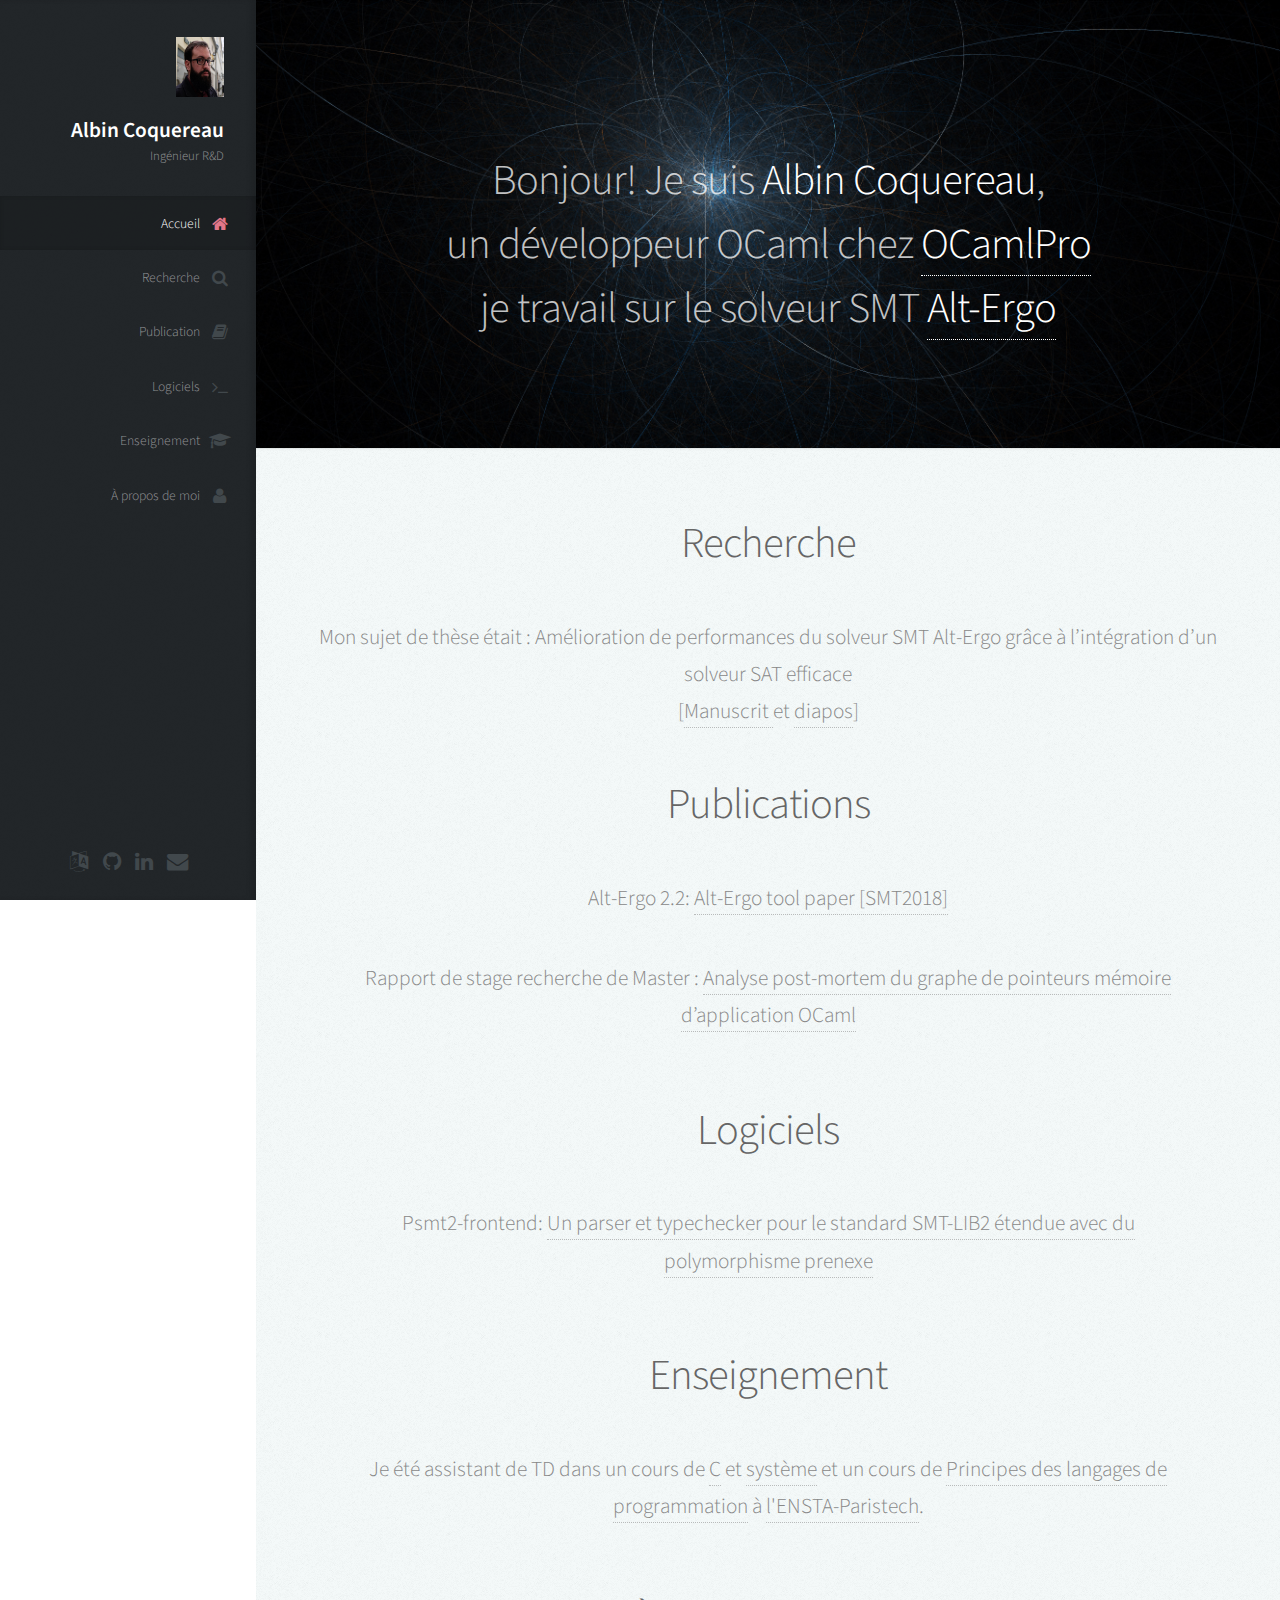
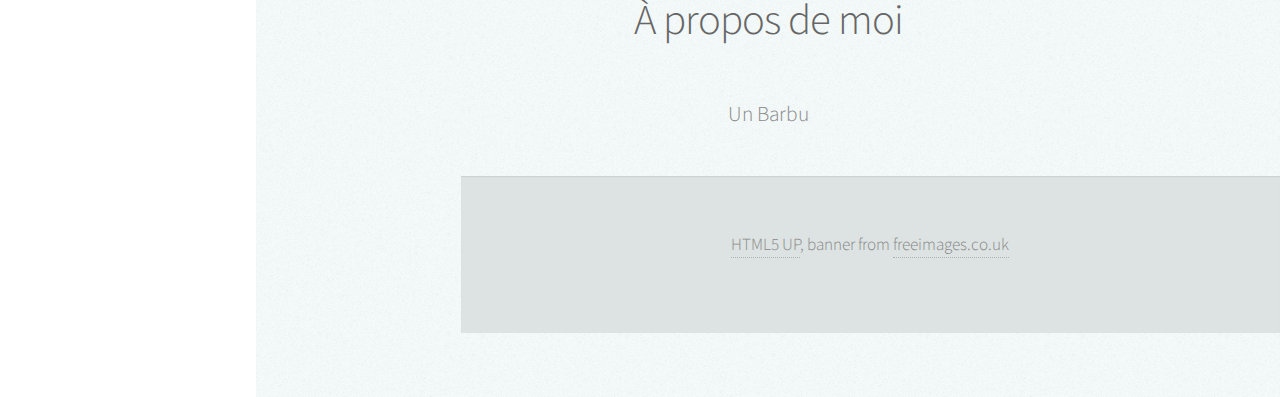
==== commit 53665b24: "Update and add thesis" ====
--- a/index_fr.html
+++ b/index_fr.html
@@ -13,13 +13,14 @@
 	<div id="logo">
           <span class="image avatar48"><img src="images/idpic.jpg" alt="" /></span>
 	  <h1 id="title">Albin Coquereau</h1>
-	  <p>Doctorant</p>
+	  <p>Ingénieur R&D</p>
 	</div>
 	<nav id="nav">
 	  <ul>
 	    <li><a href="#top" id="top-link" class="skel-layers-ignoreHref"><span class="icon fa-home">Accueil</span></a></li>
 	    <li><a href="#research" id="research-link" class="skel-layers-ignoreHref"><span class="icon fa-search">Recherche</span></a></li>
 	    <li><a href="#publication" id="publication-link" class="skel-layers-ignoreHref"><span class="icon fa-book">Publication</span></a></li>
+        <li><a href="#software" id="software-link" class="skel-layers-ignoreHref"><span class="icon fa-terminal">Logiciels</span></a></li>
 	    <li><a href="#teaching" id="teaching-link" class="skel-layers-ignoreHref"><span class="icon fa-graduation-cap">Enseignement</span></a></li>
 	    <li><a href="#about" id="about-link" class="skel-layers-ignoreHref"><span class="icon fa-user">À propos de moi</span></a></li>
 	  </ul>
@@ -31,9 +32,9 @@
 
 	<ul class="icons">
           <li><a href="index.html" class="icon fa-language"><span class="label">Language</span></a></li>
-          <li><a href="https://github.com/Coquera" class="icon fa-github"><span class="label">Github</span></a></li>
+          <li><a href="https://github.com/OCamlPro-Coquera" class="icon fa-github"><span class="label">Github</span></a></li>
           <li><a href="https://www.linkedin.com/public-profile/settings?trk=prof-edit-edit-public_profile" class="icon alt fa-linkedin"><span class="label">LinkedIn</span></a></li>
-          <li><a href="mailto:albin[dot]coquereau[at]lri[dot]fr" class="icon fa-envelope"><span class="label">Email</span></a></li>
+          <li><a href="mailto:albin[dot]coquereau[at]ocamlpro[dot]com" class="icon fa-envelope"><span class="label">Email</span></a></li>
 	</ul>
 
       </div>
@@ -46,7 +47,7 @@
 	<div class="container">
 
 	  <footer>
-	    <h2 class="alt">Bonjour! Je suis <strong>Albin Coquereau</strong>, <br />doctorant à l'Univesité Paris Saclay au sein de l'équipe <a href="https://vals.lri.fr/">VALS</a>
+	    <h2 class="alt">Bonjour! Je suis <strong>Albin Coquereau</strong>, <br /> un développeur OCaml chez <a href="https://www.ocamlpro.com/fr/">OCamlPro</a>  <br> je travail sur le solveur SMT <a href="https://alt-ergo.ocamlpro.com/"> Alt-Ergo</a>
 	  </footer>
 
 	</div>
@@ -59,24 +60,40 @@
 	    <h2>Recherche</h2>
 	  </header>
 
-	  <p>Mon sujet de thèse : Amélioration de performances pour le solveur SMT Alt-Ergo:<br/>
-            conception d'outils d'analyse, optimisations et structures de données efficaces pour OCaml.<br/>
-            Je travail actuellement sur le SAT solveur d'Alt'Ergo.
-          </p>
+      <p>Mon sujet de thèse était : Amélioration de performances du solveur SMT Alt-Ergo grâce à l’intégration d’un solveur SAT efficace
+        <br>
+        [<a href="these_coquereau.pdf">Manuscrit </a> et <a href="slides_these_coquereau.pdf">diapos</a>]
+      </p>
 
 
           <section id="publication" class="tree">
 	    <div class="container">
 
 	      <header>
-	        <h2>Publication</h2>
+	        <h2>Publications</h2>
 	      </header>
-
+            <p>Alt-Ergo 2.2:
+                <a href="https://hal.archives-ouvertes.fr/hal-01960203v1">Alt-Ergo tool paper [SMT2018]</a>
+              </p>
               <p>Rapport de stage recherche de Master :
                 <a href="rapport_m2.pdf">Analyse post-mortem du graphe de pointeurs mémoire d’application OCaml</a>
               </p>
 
 	    </div>
+          </section>
+
+
+    <section id="software" class="four">
+        <div class="container">
+
+          <header>
+            <h2>Logiciels</h2>
+          </header>
+          <p>Psmt2-frontend:
+                <a href="https://github.com/Coquera/psmt2-frontend"> Un parser et typechecker pour le standard SMT-LIB2 étendue avec du polymorphisme prenexe</a>
+              </p>
+
+        </div>
           </section>
 
           <section id="teaching" class="four">
@@ -87,7 +104,7 @@
 	      </header>
 
 	      <p>
-                Je suis assistant de TD dans un cours de <a href="http://perso.ensta-paristech.fr/~pessaux/teaching/in102/">C</a> et <a href="http://perso.ensta-paristech.fr/~pessaux/teaching/in103/">système</a> et un cours de <a href="http://wwwdfr.ensta.fr/Cours/index.php?usebdd=ensta&sigle=ine11">Principes des langages de programmation</a> à <a href="https://www.ensta-paristech.fr/">l'ENSTA-Paristech</a>.
+                Je été assistant de TD dans un cours de <a href="http://perso.ensta-paristech.fr/~pessaux/teaching/in102/">C</a> et <a href="http://perso.ensta-paristech.fr/~pessaux/teaching/in103/">système</a> et un cours de <a href="http://wwwdfr.ensta.fr/Cours/index.php?usebdd=ensta&sigle=ine11">Principes des langages de programmation</a> à <a href="https://www.ensta-paristech.fr/">l'ENSTA-Paristech</a>.
               </p>
 
 	    </div>
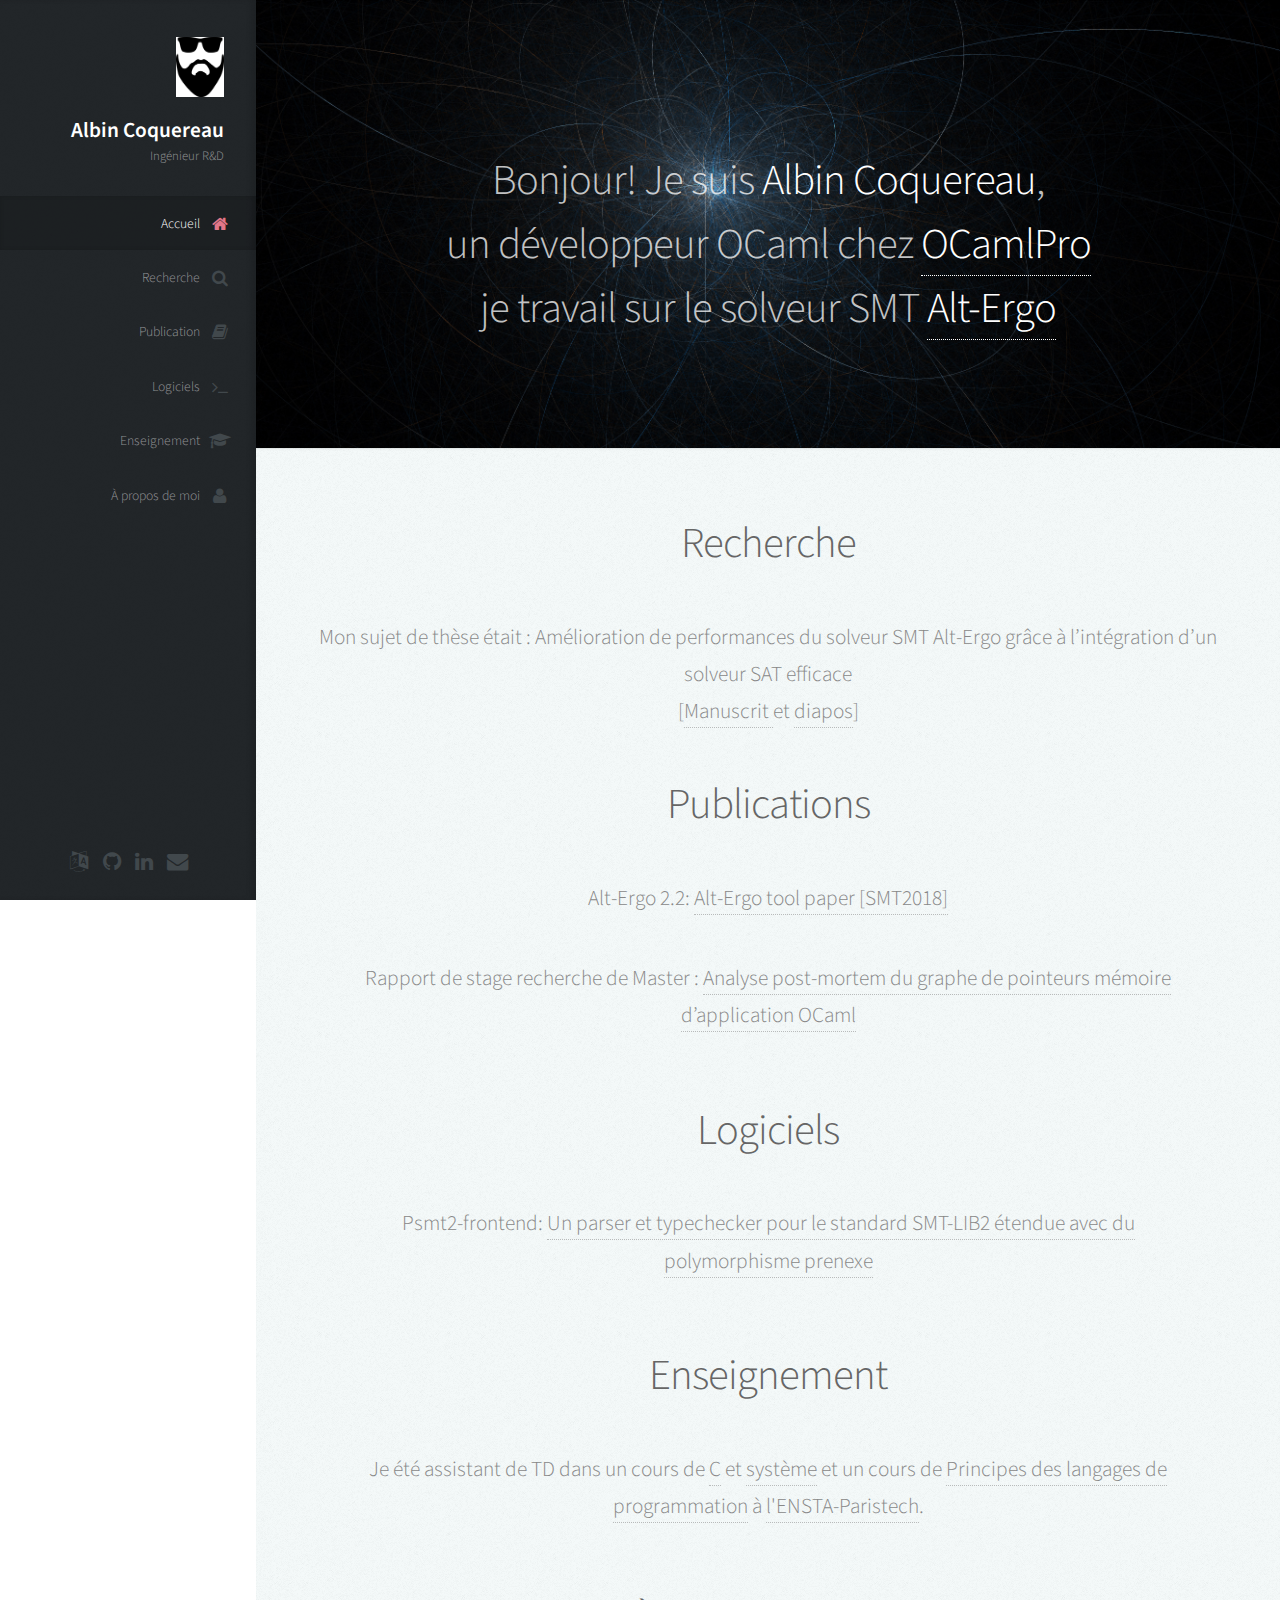
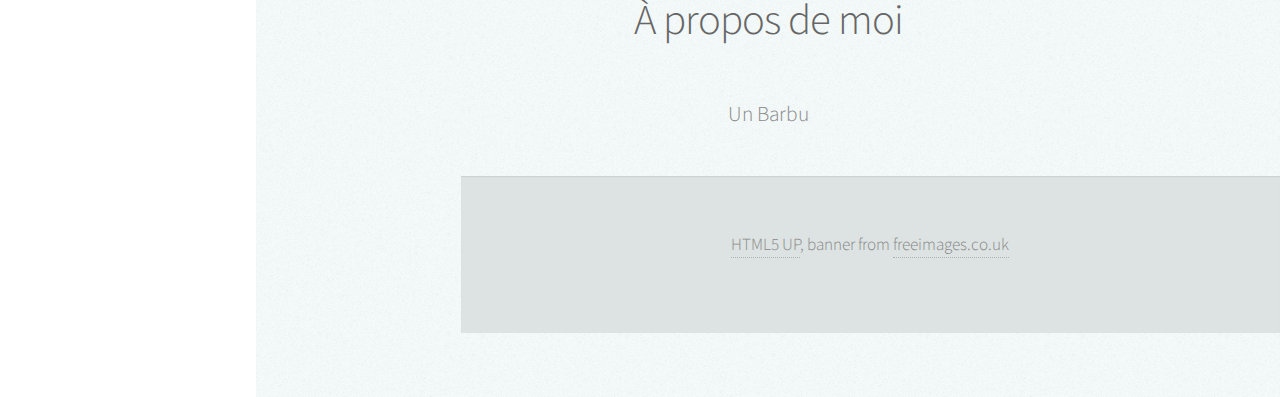
==== commit a2a9f2b1: "update pic" ====
--- a/index_fr.html
+++ b/index_fr.html
@@ -11,7 +11,7 @@
 
       <div class="top">
 	<div id="logo">
-          <span class="image avatar48"><img src="images/idpic.jpg" alt="" /></span>
+          <span class="image avatar48"><img src="images/idpic.png" style="background-color:white;" alt="" /></span>
 	  <h1 id="title">Albin Coquereau</h1>
 	  <p>Ingénieur R&D</p>
 	</div>
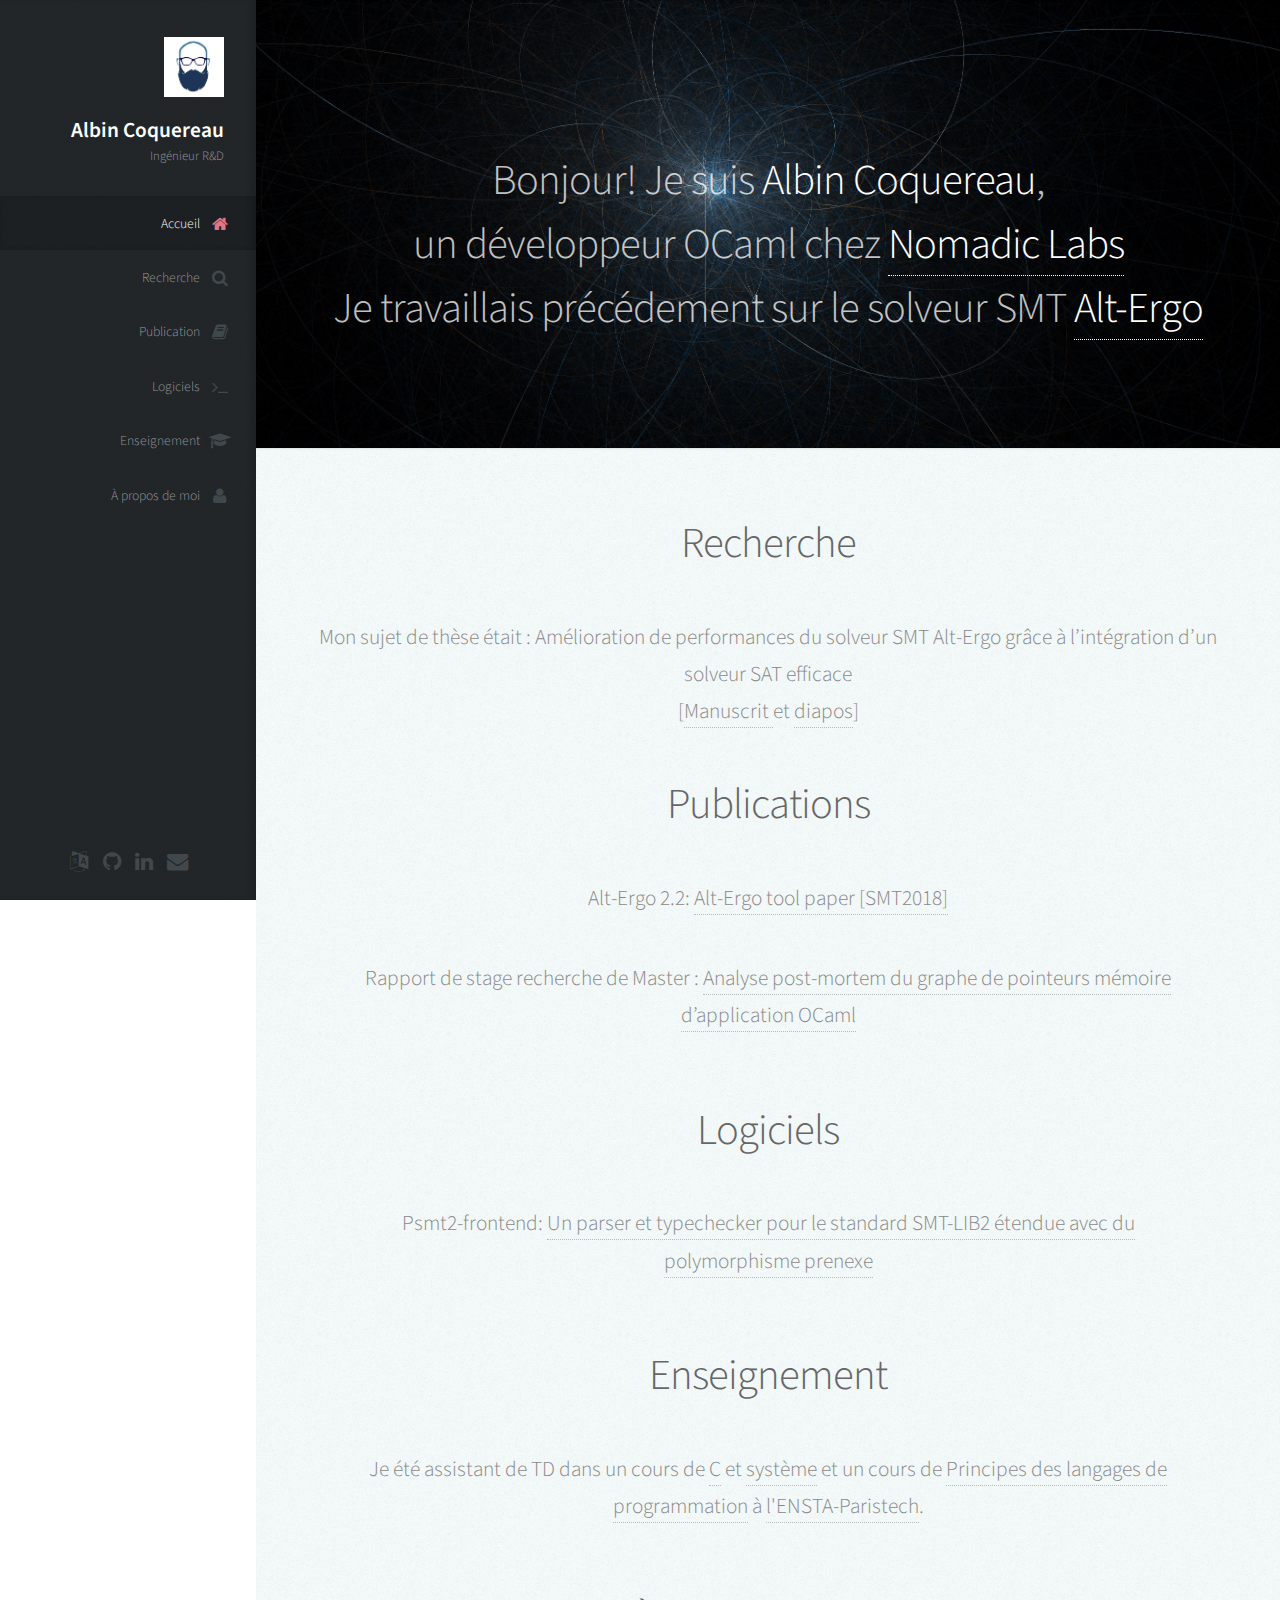
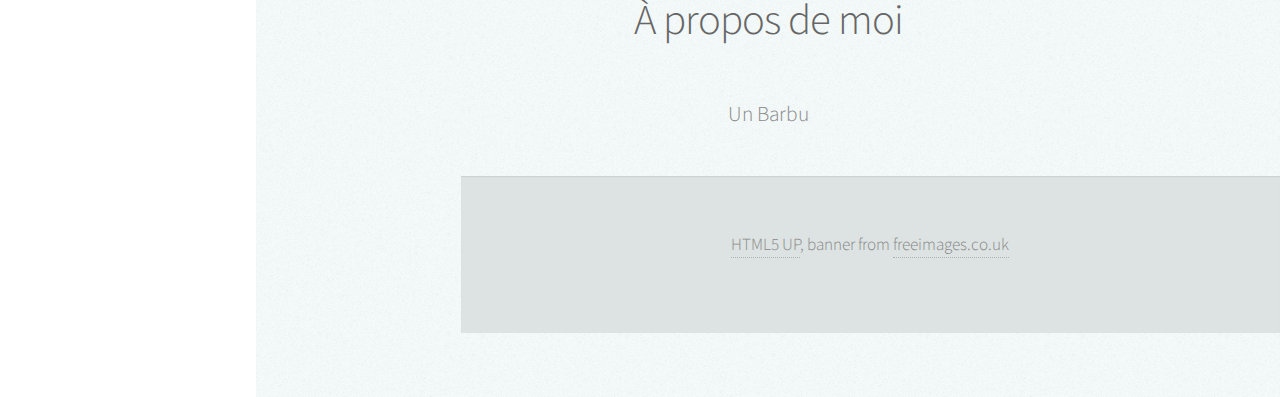
==== commit 4e5c96e4: "Update job" ====
--- a/index_fr.html
+++ b/index_fr.html
@@ -32,9 +32,9 @@
 
 	<ul class="icons">
           <li><a href="index.html" class="icon fa-language"><span class="label">Language</span></a></li>
-          <li><a href="https://github.com/OCamlPro-Coquera" class="icon fa-github"><span class="label">Github</span></a></li>
+          <li><a href="https://github.com/ACoquereau" class="icon fa-github"><span class="label">Github</span></a></li>
           <li><a href="https://www.linkedin.com/public-profile/settings?trk=prof-edit-edit-public_profile" class="icon alt fa-linkedin"><span class="label">LinkedIn</span></a></li>
-          <li><a href="mailto:albin[dot]coquereau[at]ocamlpro[dot]com" class="icon fa-envelope"><span class="label">Email</span></a></li>
+          <li><a href="mailto:albin[dot]coquereau[at]protonmail[dot]com" class="icon fa-envelope"><span class="label">Email</span></a></li>
 	</ul>
 
       </div>
@@ -47,7 +47,7 @@
 	<div class="container">
 
 	  <footer>
-	    <h2 class="alt">Bonjour! Je suis <strong>Albin Coquereau</strong>, <br /> un développeur OCaml chez <a href="https://www.ocamlpro.com/fr/">OCamlPro</a>  <br> je travail sur le solveur SMT <a href="https://alt-ergo.ocamlpro.com/"> Alt-Ergo</a>
+	    <h2 class="alt">Bonjour! Je suis <strong>Albin Coquereau</strong>, <br /> un développeur OCaml chez <a href="https://nomadic-labs.com/">Nomadic Labs</a>  <br> Je travaillais précédement sur le solveur SMT <a href="https://alt-ergo.ocamlpro.com/"> Alt-Ergo</a>
 	  </footer>
 
 	</div>
--- a/assets/css/main.css
+++ b/assets/css/main.css
@@ -1707,13 +1707,13 @@
 		}
 
 		.image.avatar48 {
-			width: 48px;
+			width: 60px;
 			height: 60px;
 			background: #f00;
 		}
 
 			.image.avatar48 img {
-				width: 48px;
+				width: 60px;
 				height: 60px;
 			}
 
